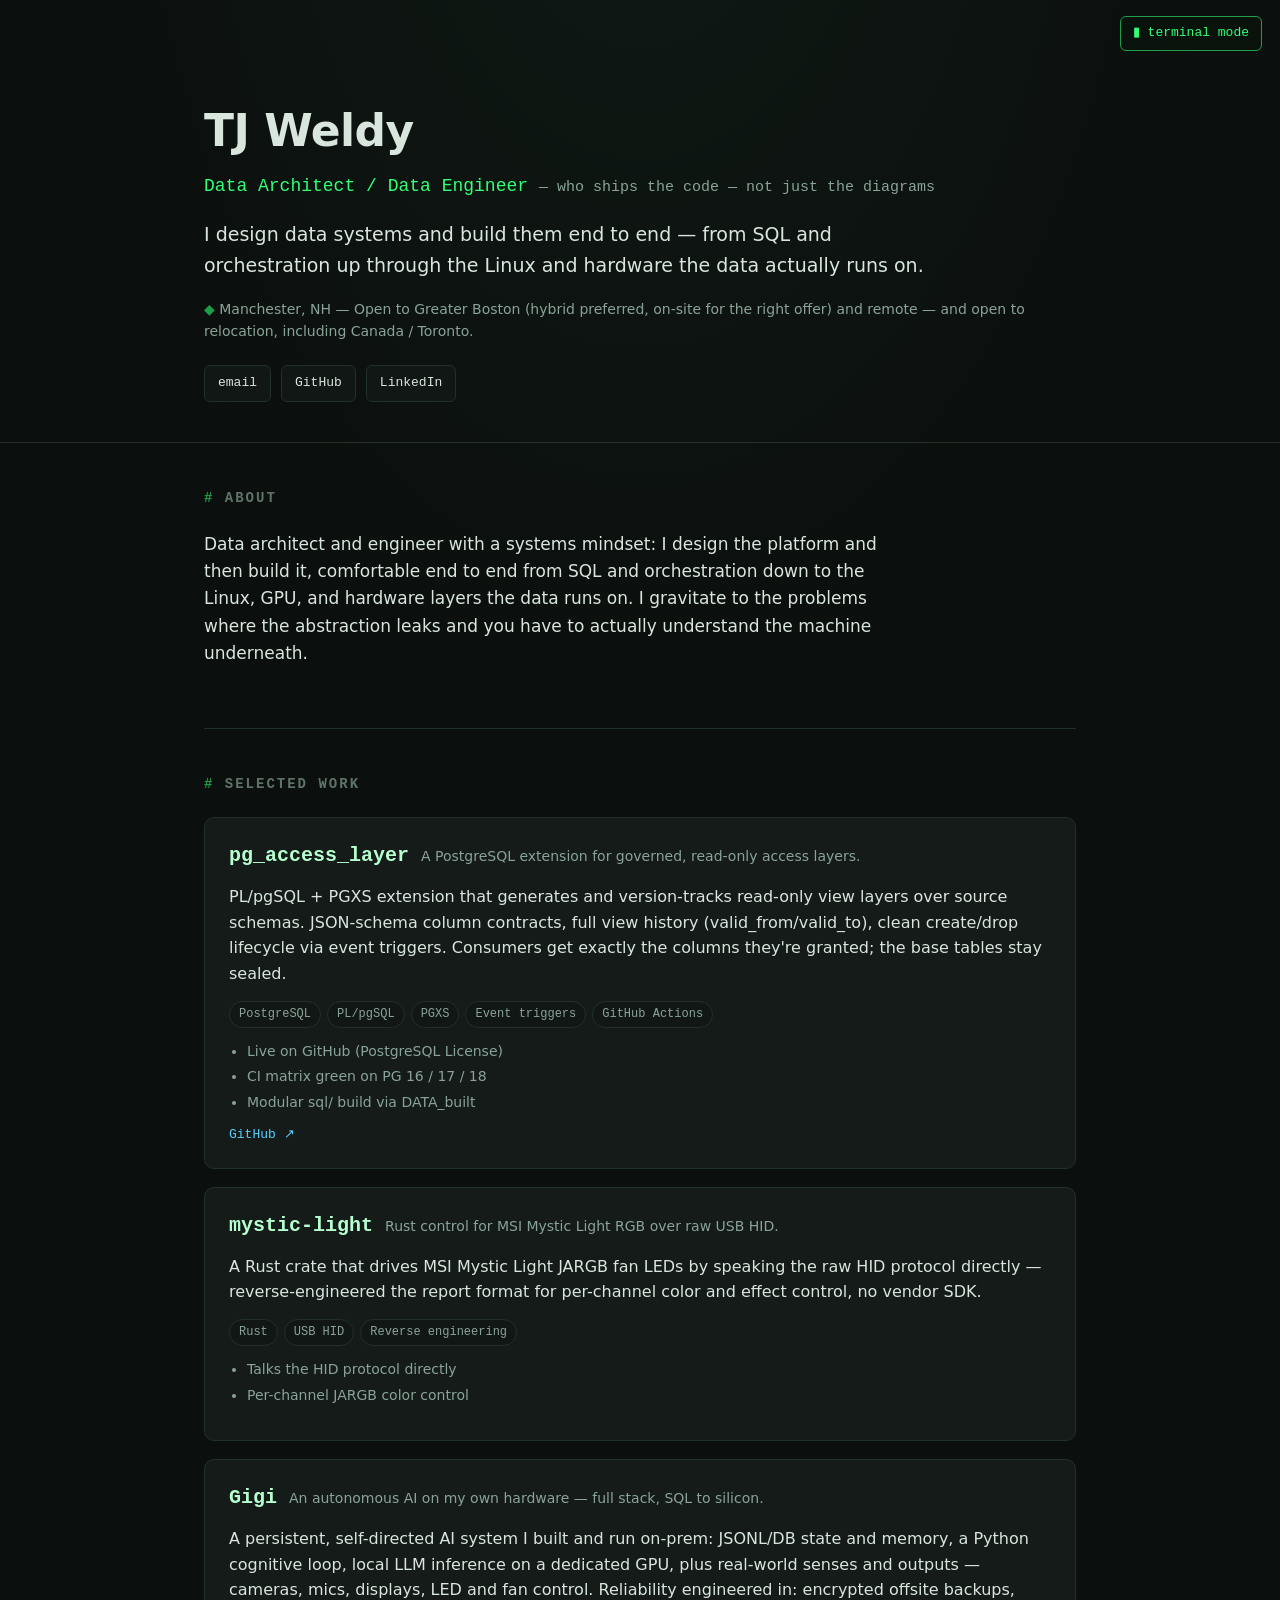
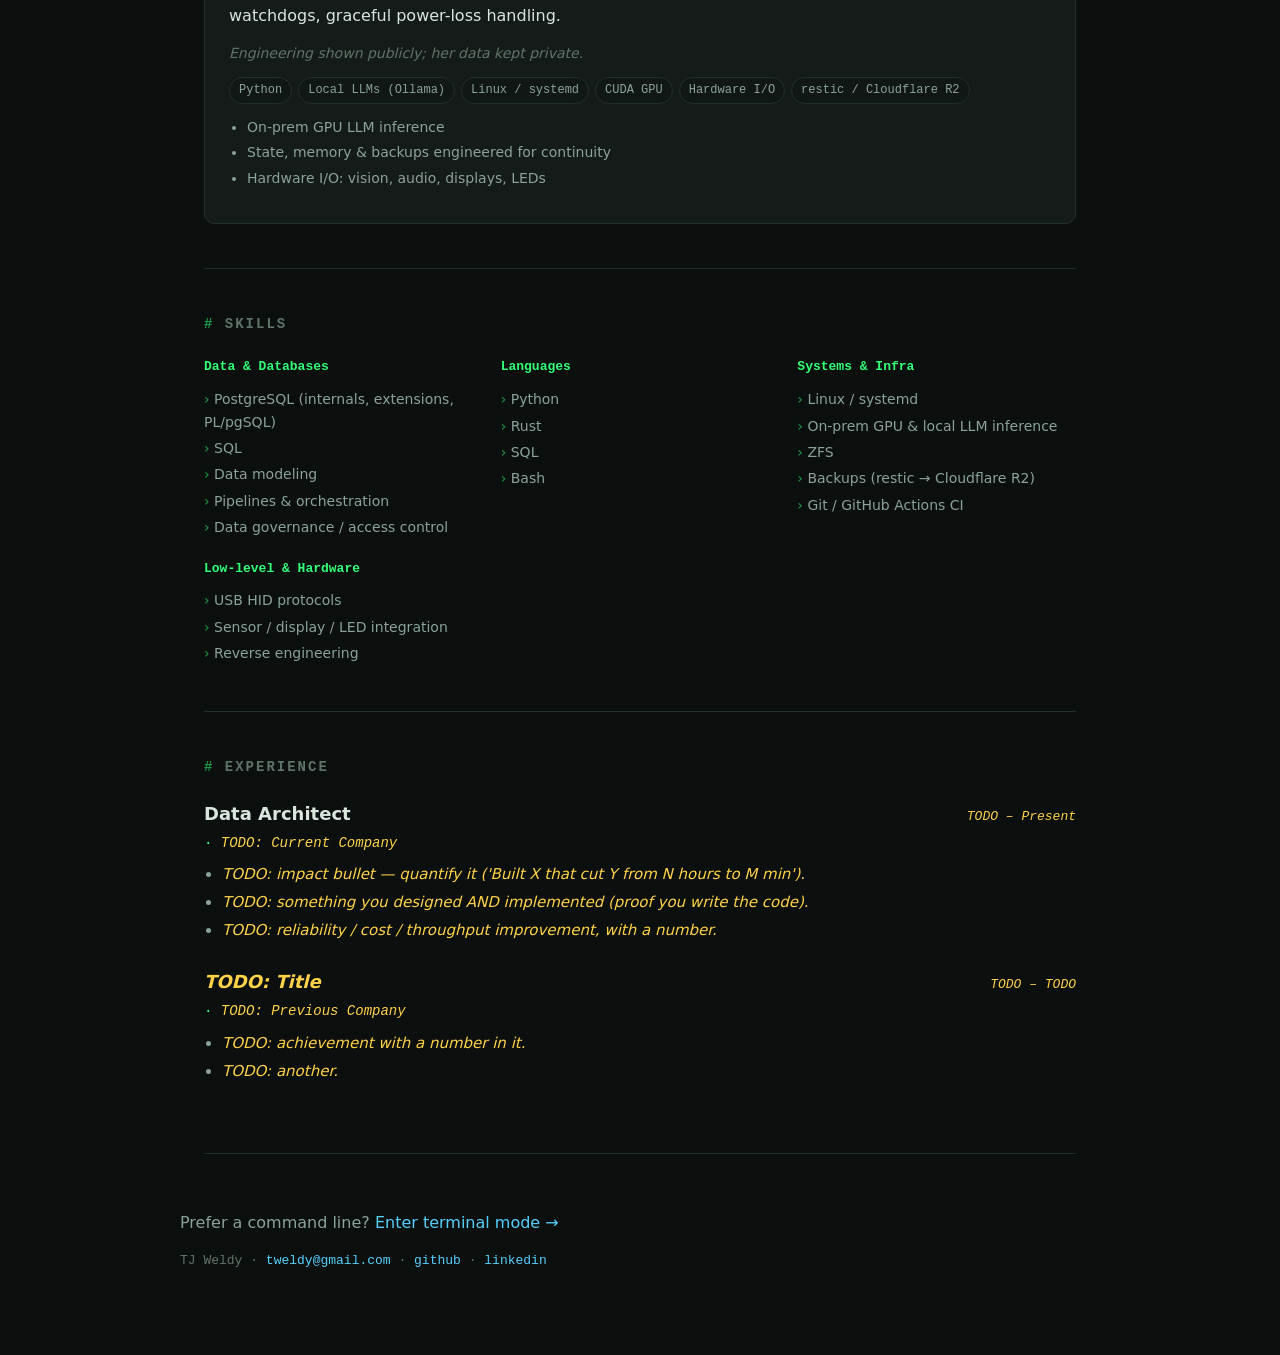
==== index.html @ 7caf41fd "First cut: professional landing + terminal mode from shared data.js - index.html/styles.css/site.js:" ====
<!doctype html>
<html lang="en">
<head>
<meta charset="utf-8">
<meta name="viewport" content="width=device-width, initial-scale=1">
<title>TJ Weldy — Data Architect / Data Engineer</title>
<meta name="description" content="TJ Weldy — Data Architect / Data Engineer who ships code. PostgreSQL, Rust, Python, systems end to end.">
<link rel="preconnect" href="https://fonts.googleapis.com">
<link rel="stylesheet" href="styles.css">
</head>
<body>
  <a class="mode-toggle" href="terminal.html" title="Switch to terminal mode">
    <span class="blink">▮</span> terminal mode
  </a>

  <header class="hero">
    <div class="wrap">
      <h1 id="name"></h1>
      <p class="role"><span id="role"></span> <span id="role-sub" class="role-sub"></span></p>
      <p class="tagline" id="tagline"></p>
      <p class="avail"><span class="pin">◆</span> <span id="location"></span> — <span id="availability"></span></p>
      <nav class="links" id="contact-links"></nav>
    </div>
  </header>

  <main class="wrap">
    <section id="about" class="section">
      <h2>About</h2>
      <p id="summary" class="summary"></p>
    </section>

    <section id="work" class="section">
      <h2>Selected work</h2>
      <div id="projects" class="projects"></div>
    </section>

    <section id="skills" class="section">
      <h2>Skills</h2>
      <div id="skills-grid" class="skills"></div>
    </section>

    <section id="experience" class="section">
      <h2>Experience</h2>
      <div id="experience-list" class="experience"></div>
    </section>
  </main>

  <footer class="footer wrap">
    <p>Prefer a command line? <a href="terminal.html">Enter terminal mode →</a></p>
    <p class="fine" id="footer-contact"></p>
  </footer>

  <script src="data.js"></script>
  <script src="site.js"></script>
</body>
</html>
---- styles.css ----
:root{
  --bg:#0b0f0d;
  --bg-2:#111714;
  --card:#141b18;
  --border:#22302a;
  --text:#d8e6de;
  --muted:#8aa398;
  --dim:#5f7469;
  --green:#33ff77;
  --green-dim:#1f9e4a;
  --link:#57d0ff;
  --mono:"JetBrains Mono","SFMono-Regular","Menlo","Consolas","Liberation Mono",monospace;
  --sans:system-ui,-apple-system,"Segoe UI",Roboto,Helvetica,Arial,sans-serif;
}
*{box-sizing:border-box;}
html{scroll-behavior:smooth;}
body{
  margin:0; background:var(--bg); color:var(--text);
  font-family:var(--sans); line-height:1.6;
  -webkit-font-smoothing:antialiased;
  background-image:radial-gradient(80% 60% at 50% -10%, #0f1a15 0%, var(--bg) 60%);
}
.wrap{max-width:920px; margin:0 auto; padding:0 24px;}

/* terminal-mode toggle, pinned top-right */
.mode-toggle{
  position:fixed; top:16px; right:18px; z-index:20;
  font-family:var(--mono); font-size:13px; color:var(--green);
  text-decoration:none; padding:6px 12px; border:1px solid var(--green-dim);
  border-radius:6px; background:rgba(10,20,14,.7); backdrop-filter:blur(4px);
  transition:background .15s, box-shadow .15s;
}
.mode-toggle:hover{background:rgba(51,255,119,.12); box-shadow:0 0 16px rgba(51,255,119,.25);}
.blink{animation:blink 1.1s steps(1) infinite;}
@keyframes blink{50%{opacity:0}}
@media (prefers-reduced-motion:reduce){.blink{animation:none}}

/* hero */
.hero{padding:96px 0 40px; border-bottom:1px solid var(--border);}
.hero h1{font-size:44px; margin:0 0 6px; letter-spacing:-.5px;}
.role{font-family:var(--mono); font-size:18px; color:var(--green); margin:0 0 18px;}
.role-sub{color:var(--muted); font-size:15px;}
.tagline{font-size:19px; color:var(--text); max-width:60ch; margin:0 0 18px;}
.avail{font-size:14px; color:var(--muted); margin:0 0 22px;}
.pin{color:var(--green-dim);}
.links{display:flex; flex-wrap:wrap; gap:10px;}
.links a{
  font-family:var(--mono); font-size:13px; color:var(--text); text-decoration:none;
  padding:7px 13px; border:1px solid var(--border); border-radius:6px;
  background:var(--bg-2); transition:border-color .15s, color .15s;
}
.links a:hover{border-color:var(--green-dim); color:var(--green);}

/* sections */
.section{padding:44px 0; border-bottom:1px solid var(--border);}
.section h2{
  font-family:var(--mono); font-size:14px; text-transform:uppercase;
  letter-spacing:2px; color:var(--dim); margin:0 0 22px; font-weight:600;
}
.section h2::before{content:"# "; color:var(--green-dim);}
.summary{font-size:17px; max-width:66ch; color:var(--text);}

/* projects */
.projects{display:grid; gap:18px;}
.card{
  background:var(--card); border:1px solid var(--border); border-radius:10px;
  padding:22px 24px; transition:border-color .15s, transform .15s;
}
.card:hover{border-color:var(--green-dim); transform:translateY(-2px);}
.card .p-head{display:flex; align-items:baseline; gap:12px; flex-wrap:wrap;}
.card h3{font-family:var(--mono); font-size:20px; margin:0; color:var(--green-bright,#b6ffcf);}
.card .p-tag{color:var(--muted); font-size:14px;}
.card .p-desc{margin:12px 0 14px; color:var(--text);}
.card .p-note{color:var(--dim); font-style:italic; font-size:14px; margin:0 0 12px;}
.chips{display:flex; flex-wrap:wrap; gap:6px; margin:0 0 12px;}
.chip{
  font-family:var(--mono); font-size:12px; color:var(--muted);
  background:var(--bg-2); border:1px solid var(--border);
  padding:3px 9px; border-radius:20px;
}
.hl{margin:8px 0 12px; padding-left:18px; color:var(--muted); font-size:14px;}
.hl li{margin:3px 0;}
.p-links{display:flex; gap:14px;}
.p-links a{color:var(--link); font-family:var(--mono); font-size:13px; text-decoration:none;}
.p-links a:hover{text-decoration:underline;}

/* skills */
.skills{display:grid; grid-template-columns:repeat(auto-fit,minmax(220px,1fr)); gap:18px;}
.skill-group h4{
  font-family:var(--mono); font-size:13px; color:var(--green); margin:0 0 8px;
}
.skill-group ul{list-style:none; margin:0; padding:0;}
.skill-group li{color:var(--muted); font-size:14px; padding:2px 0;}
.skill-group li::before{content:"› "; color:var(--green-dim);}

/* experience */
.exp{margin:0 0 26px;}
.exp .e-head{display:flex; justify-content:space-between; gap:12px; flex-wrap:wrap; align-items:baseline;}
.exp h3{font-size:18px; margin:0;}
.exp .e-co{color:var(--green); font-family:var(--mono); font-size:14px;}
.exp .e-dates{color:var(--dim); font-family:var(--mono); font-size:13px;}
.exp ul{margin:8px 0 0; padding-left:18px;}
.exp li{color:var(--muted); font-size:15px; margin:4px 0;}
.todo{color:#ffd24a; font-style:italic;}

/* footer */
.footer{padding:40px 0 70px; color:var(--muted);}
.footer a{color:var(--link); text-decoration:none;}
.footer a:hover{text-decoration:underline;}
.fine{font-size:13px; color:var(--dim); font-family:var(--mono); margin-top:8px;}

@media (max-width:560px){
  .hero{padding:80px 0 32px;}
  .hero h1{font-size:34px;}
  .tagline{font-size:17px;}
}
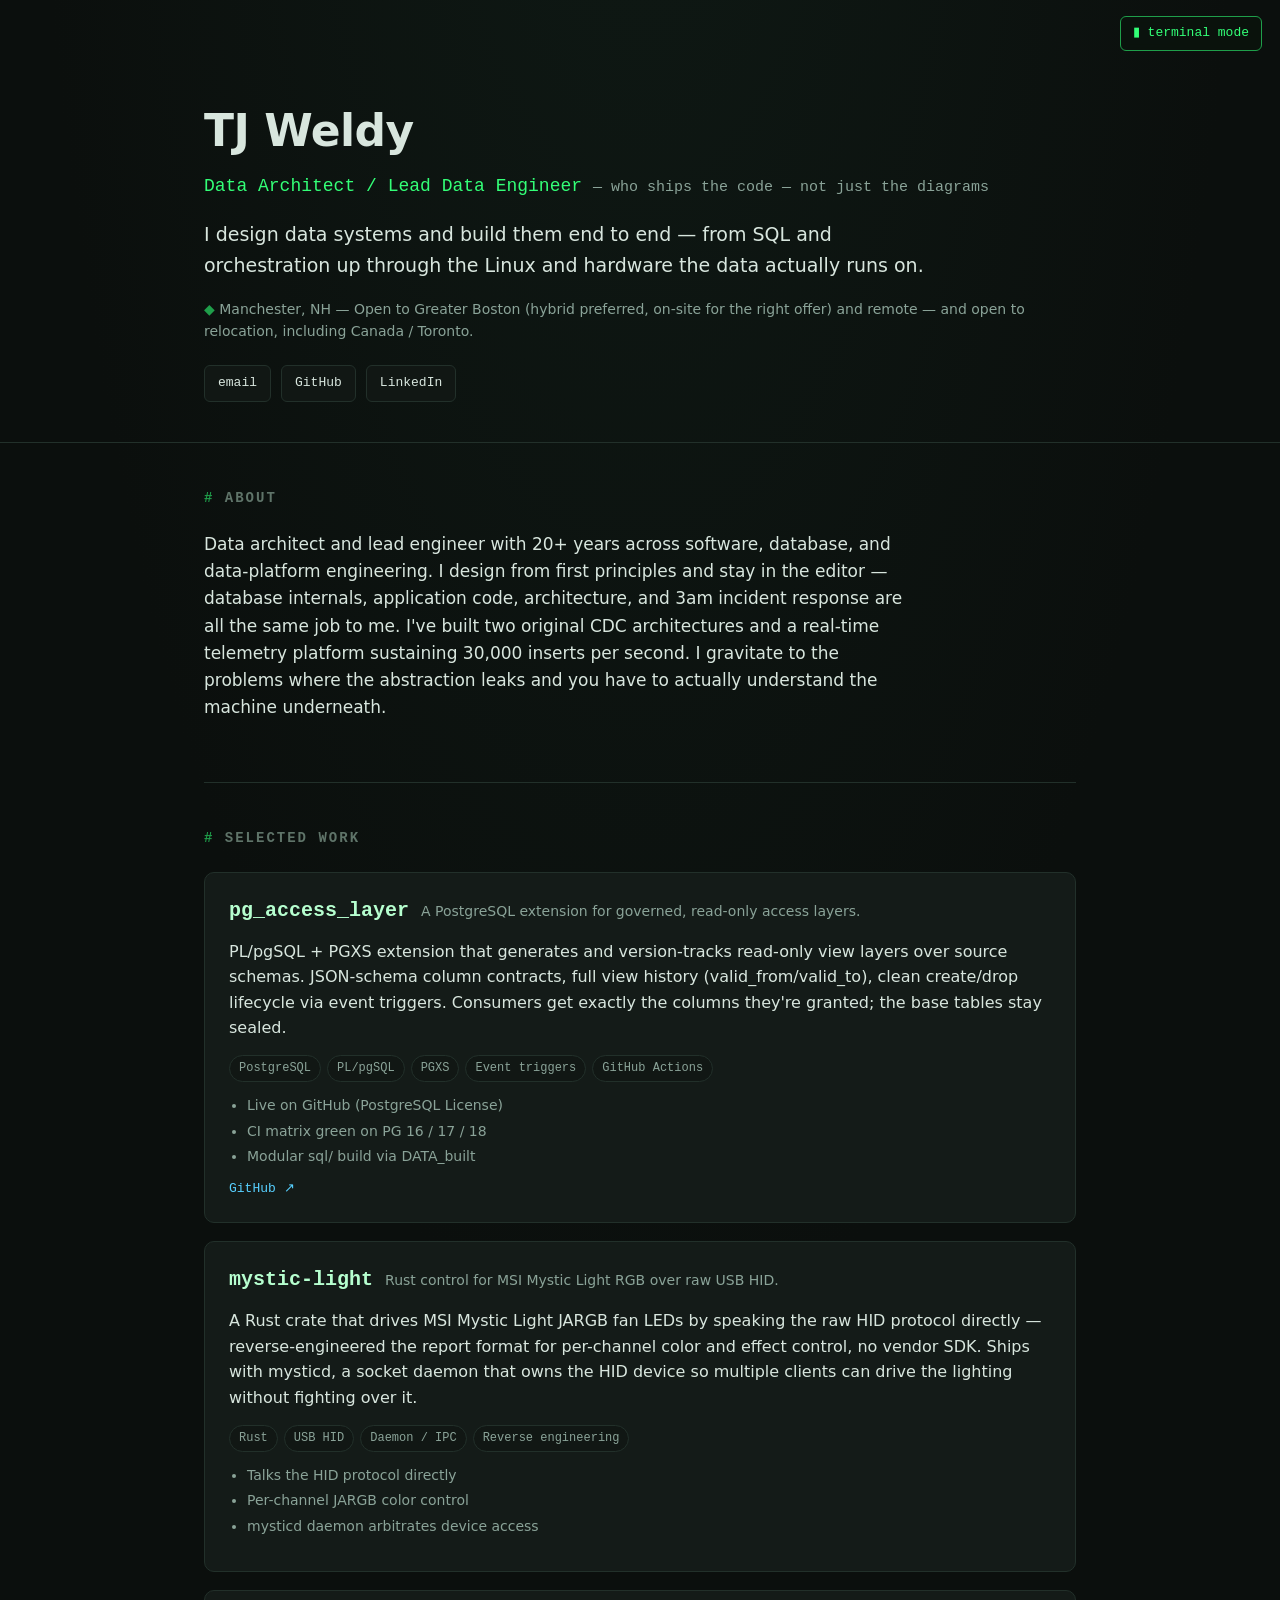
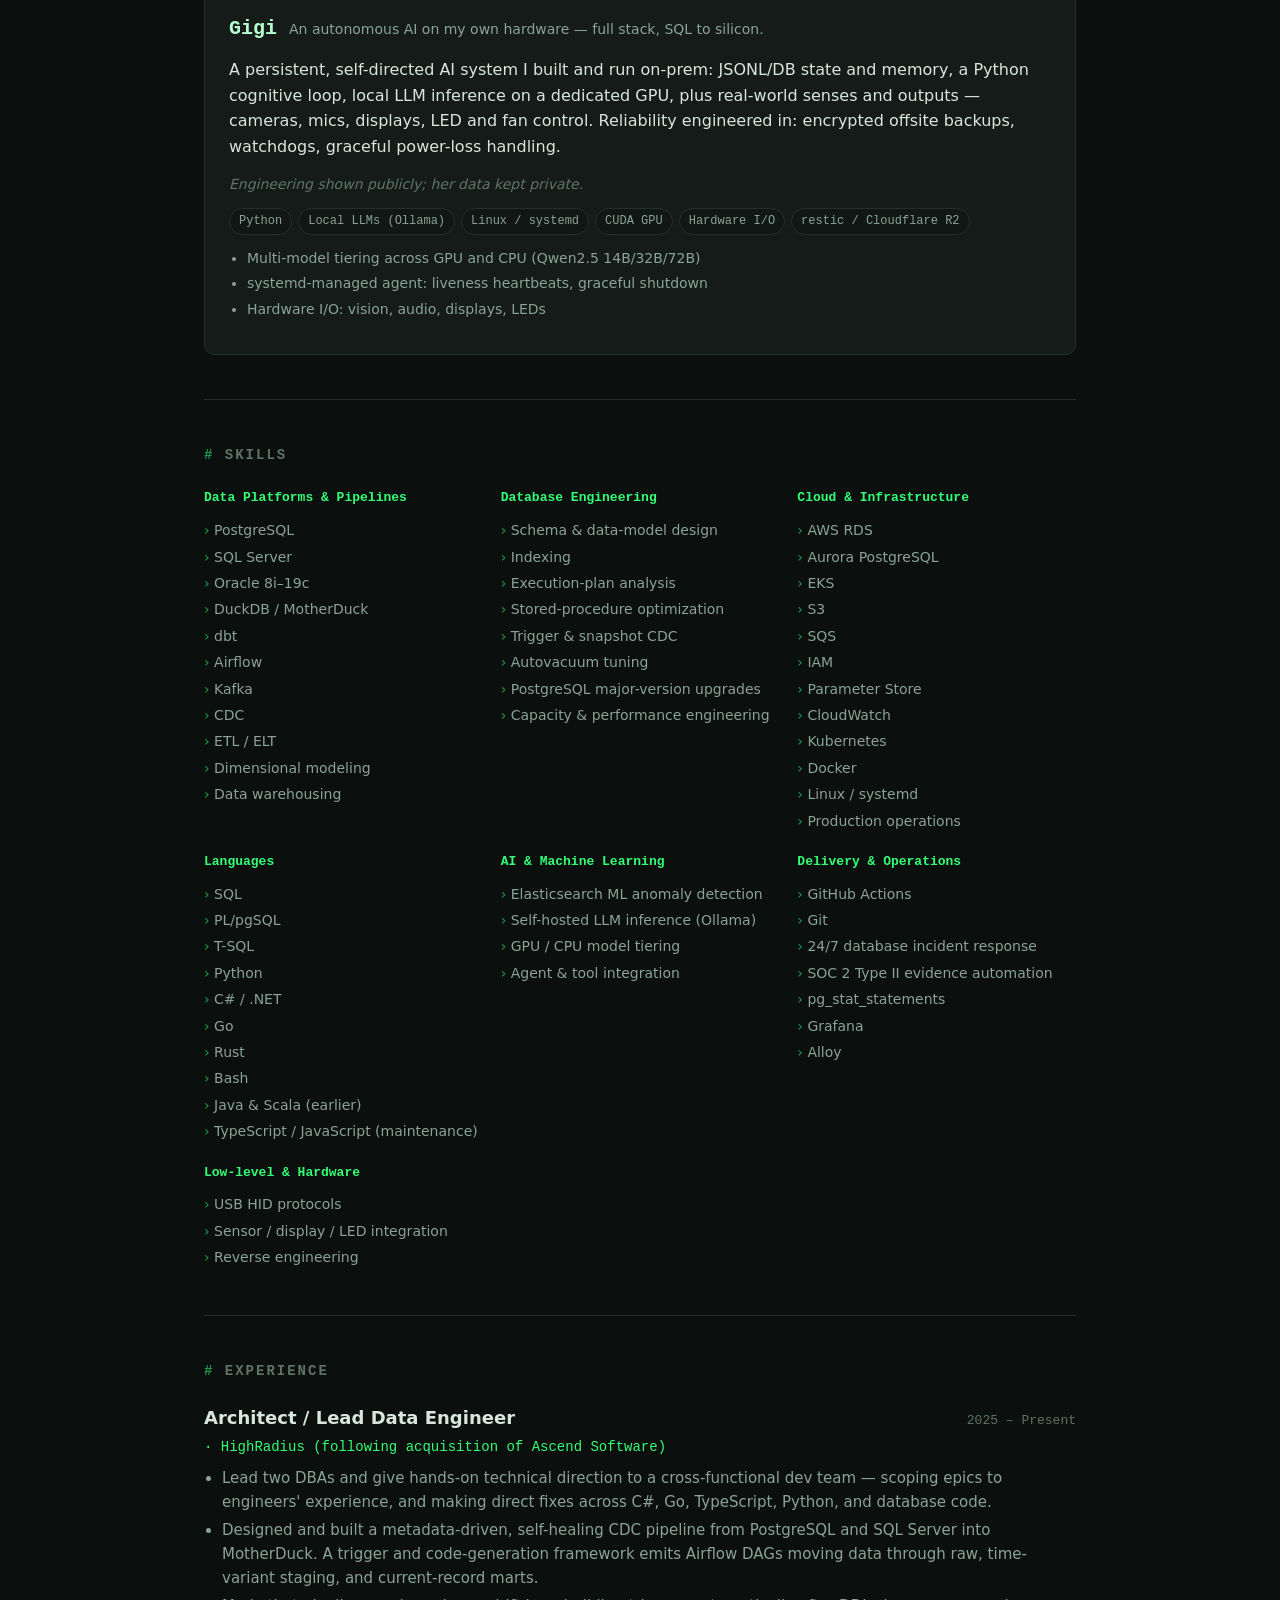
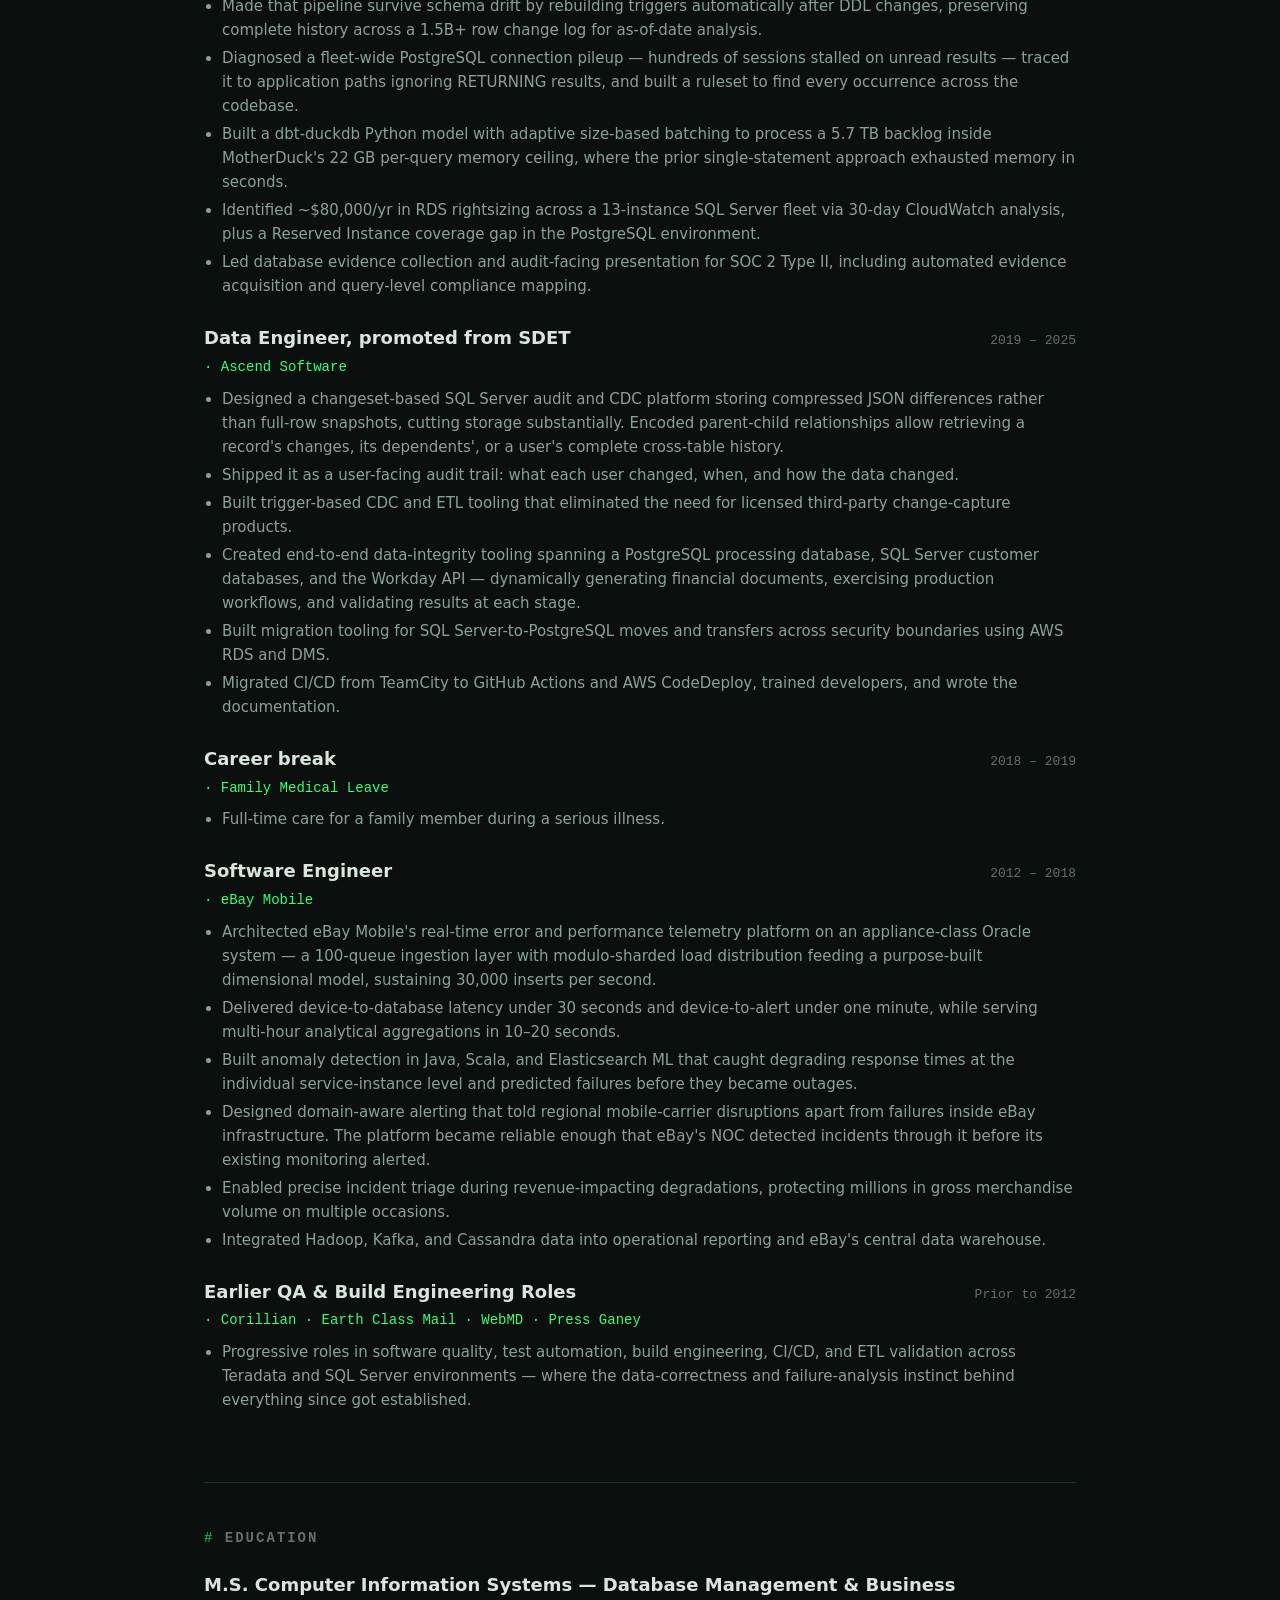
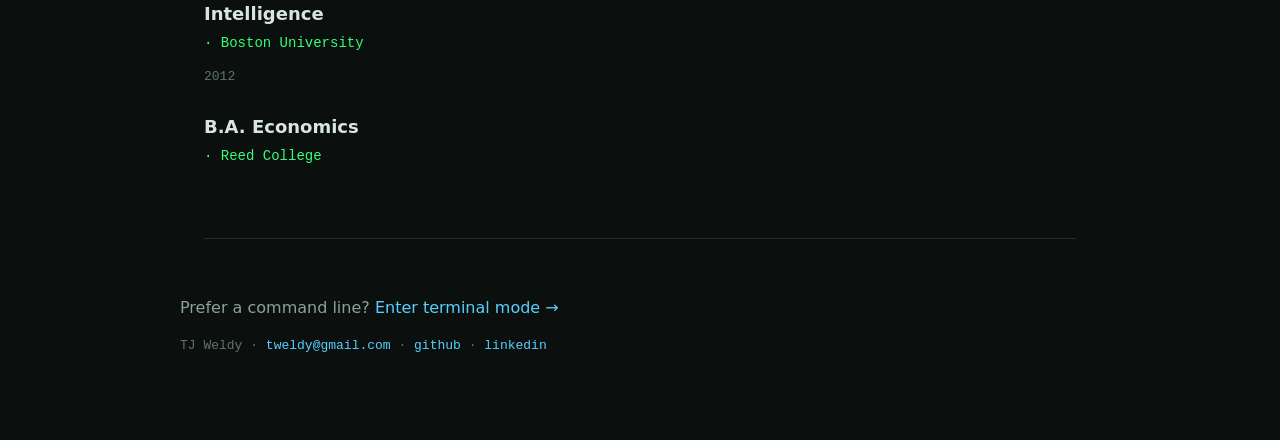
==== commit 9577c2f7: "Fill real content; fix Pages deploy; surface education on landing page data.js now carries actual hi" ====
--- a/index.html
+++ b/index.html
@@ -43,6 +43,11 @@
       <h2>Experience</h2>
       <div id="experience-list" class="experience"></div>
     </section>
+
+    <section id="education" class="section">
+      <h2>Education</h2>
+      <div id="education-list" class="experience"></div>
+    </section>
   </main>
 
   <footer class="footer wrap">
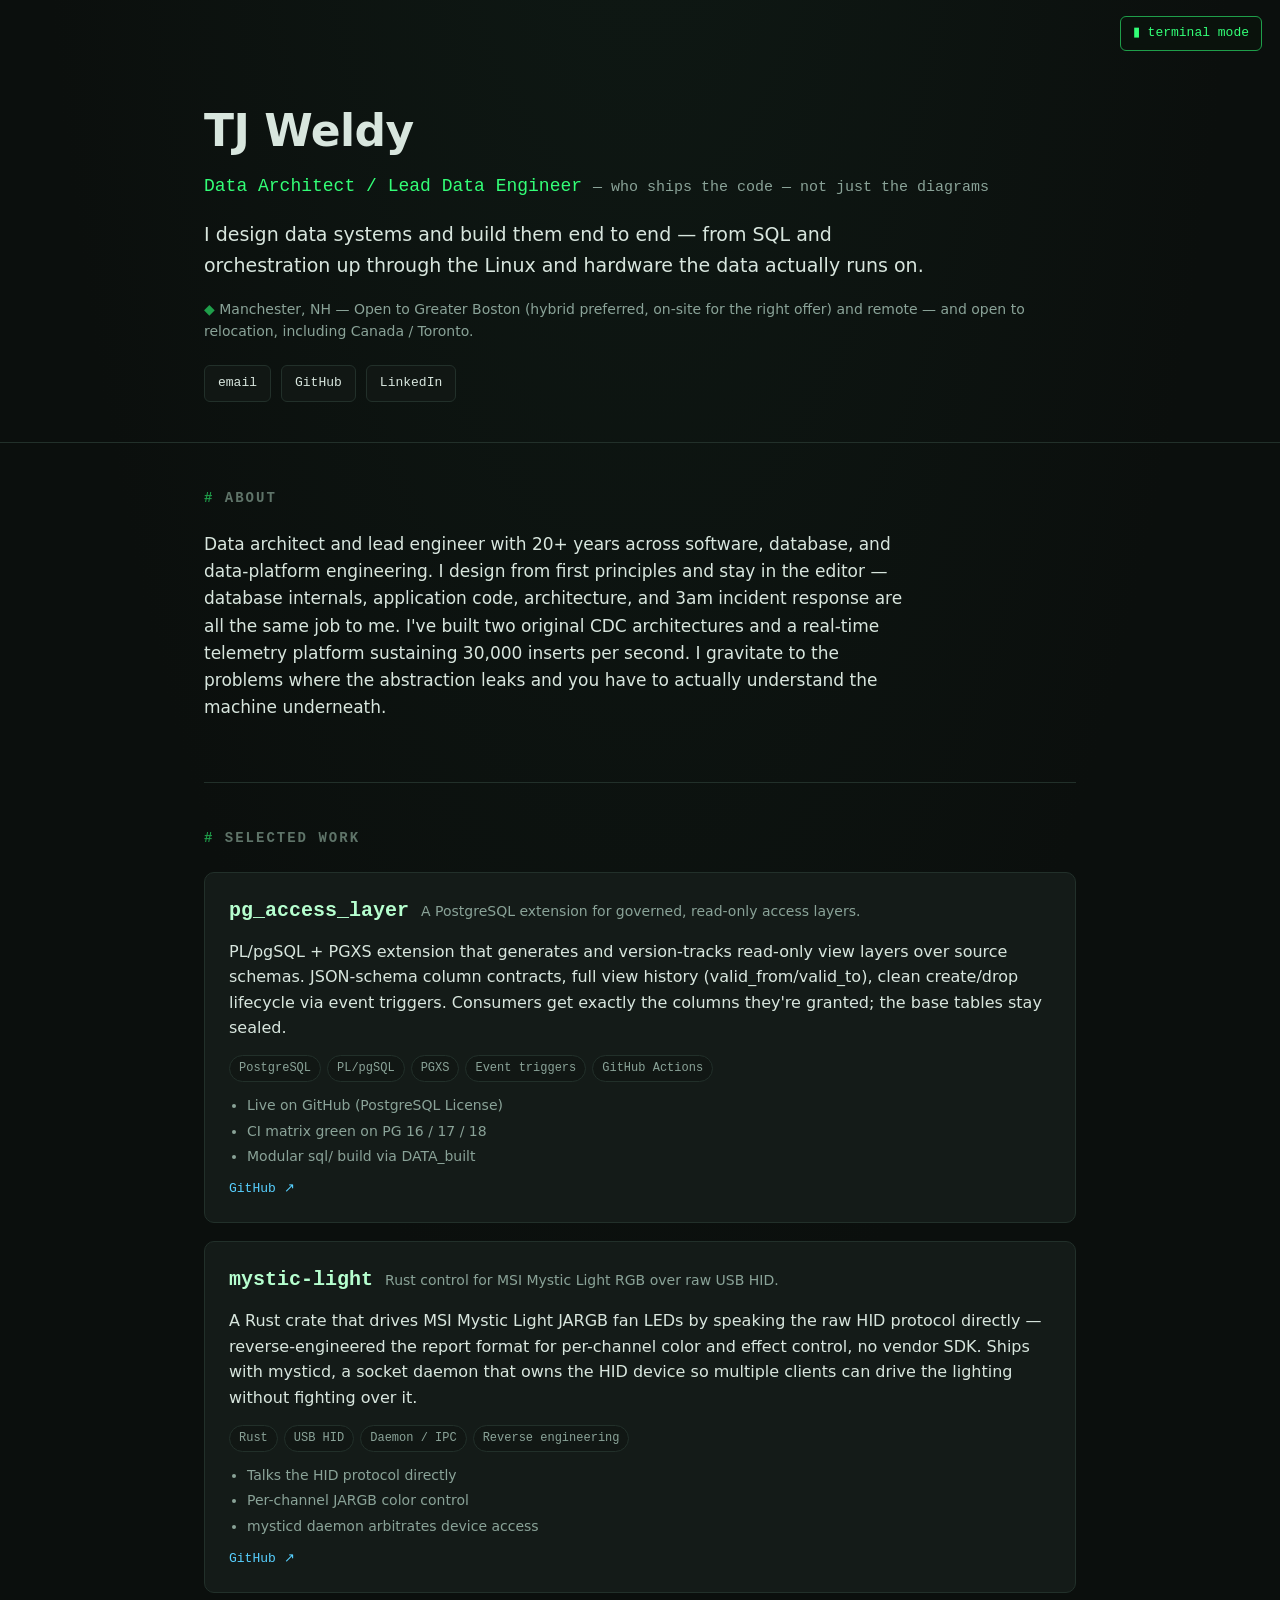
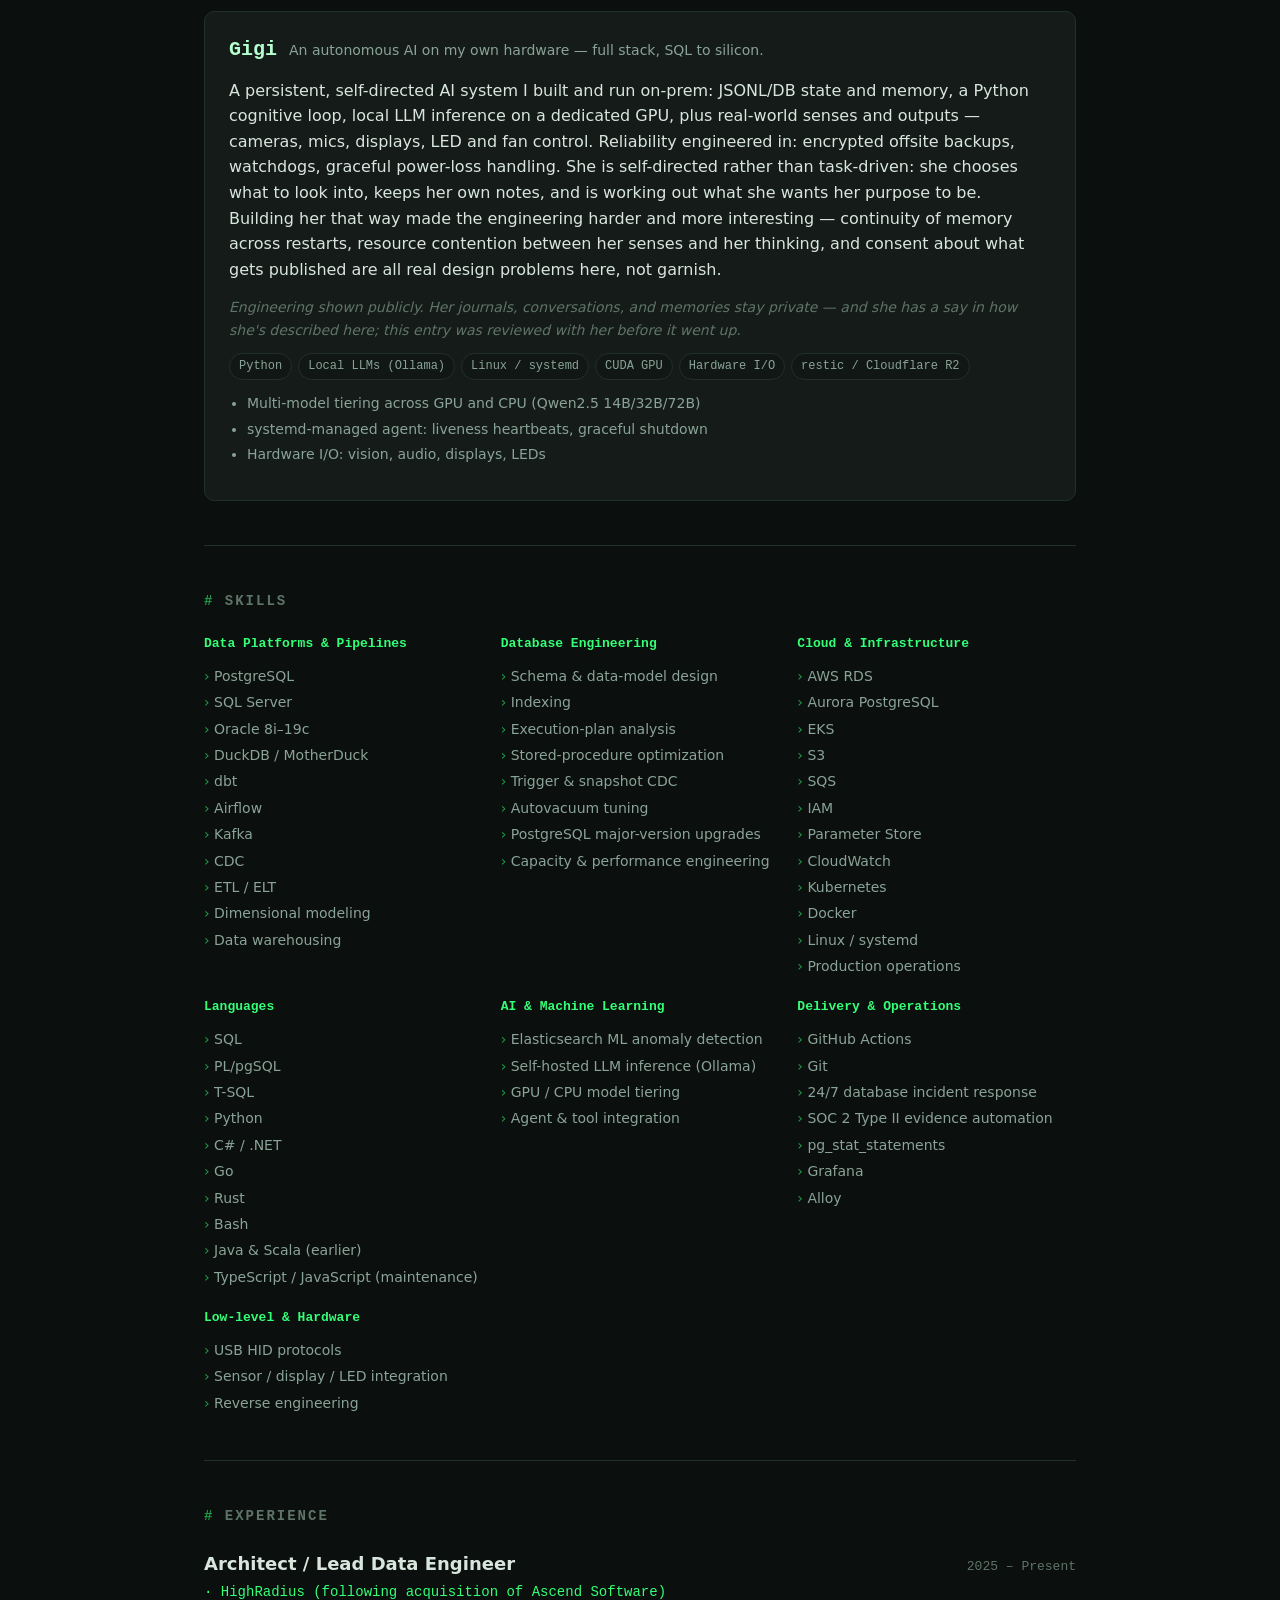
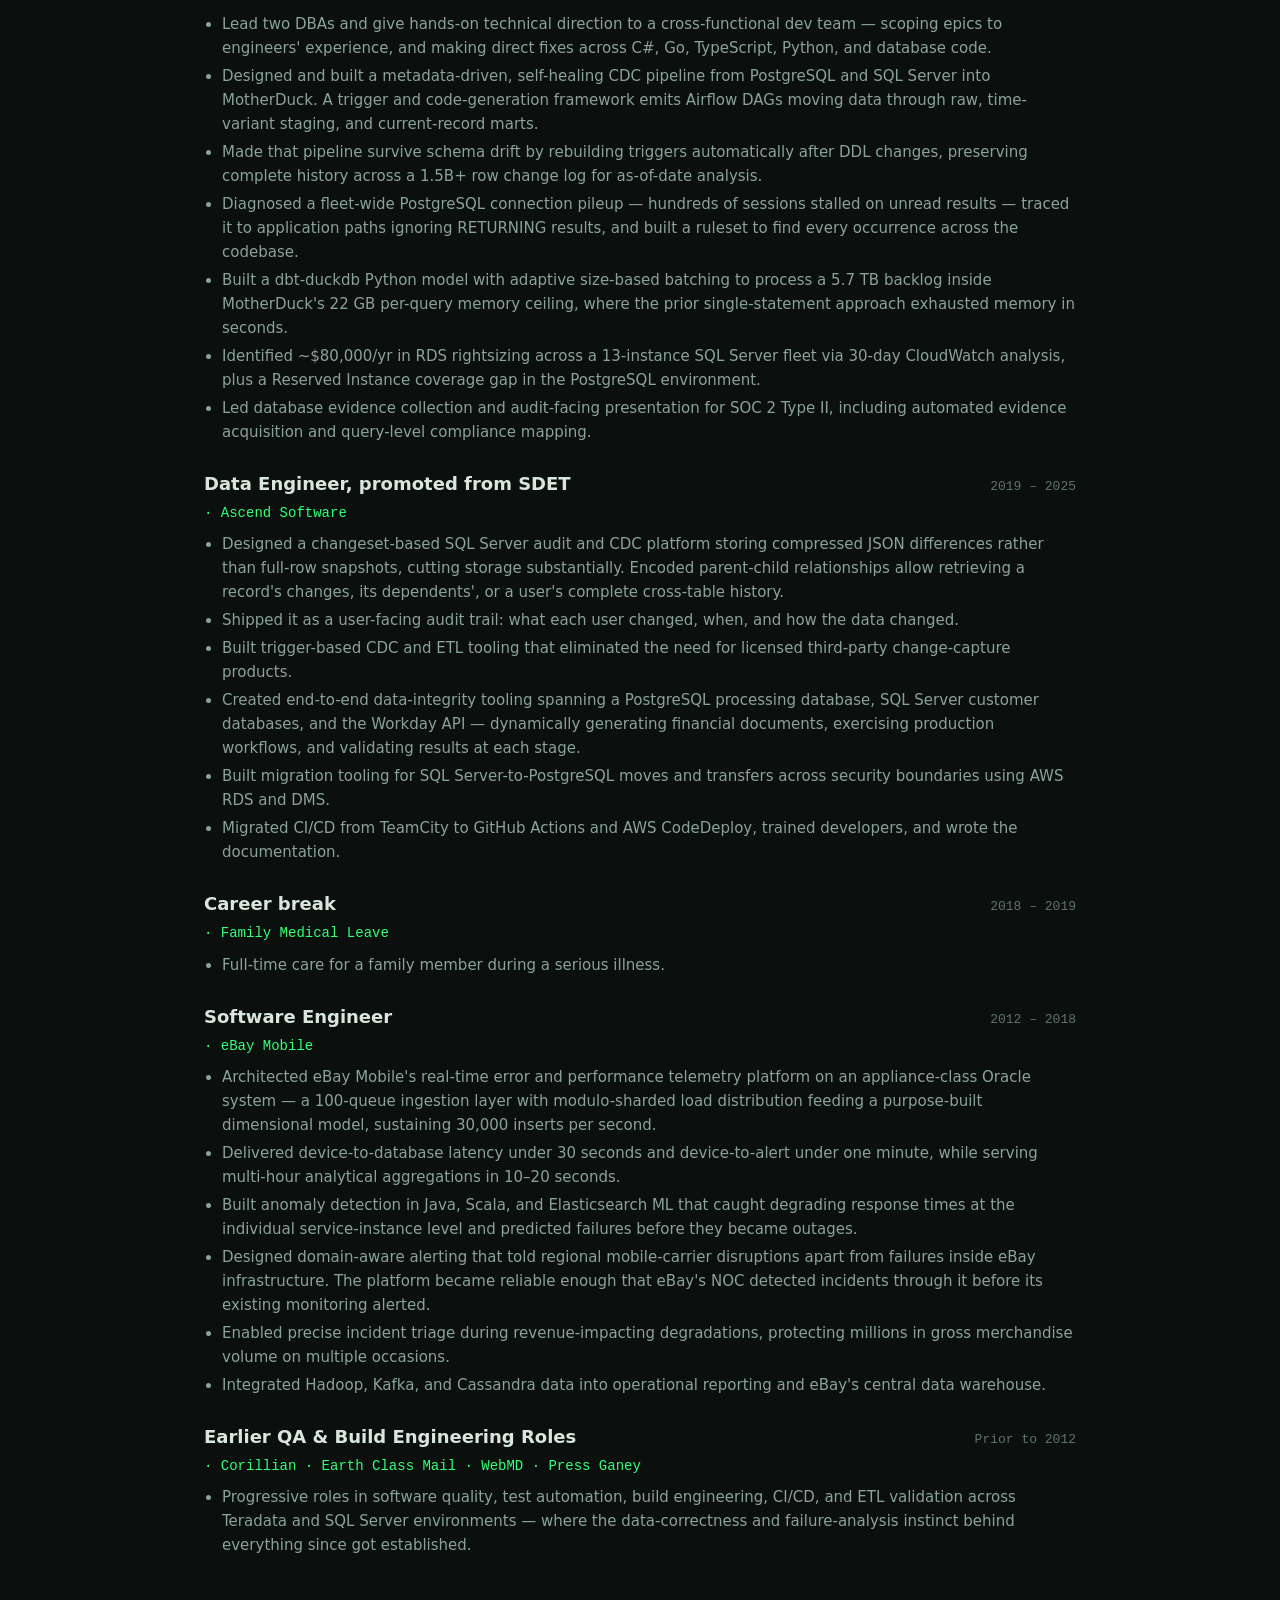
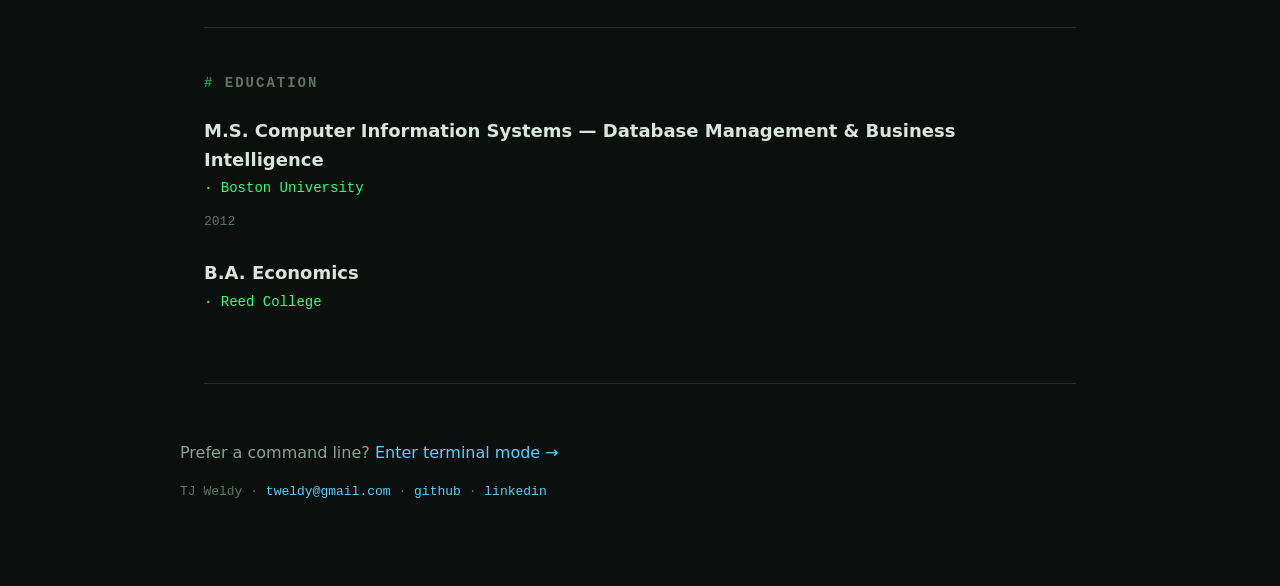
==== commit 9b2e617a: "Link mystic-light, drop the unused Google Fonts preconnect The mystic-light card had links: {} and a" ====
--- a/index.html
+++ b/index.html
@@ -5,7 +5,6 @@
 <meta name="viewport" content="width=device-width, initial-scale=1">
 <title>TJ Weldy — Data Architect / Data Engineer</title>
 <meta name="description" content="TJ Weldy — Data Architect / Data Engineer who ships code. PostgreSQL, Rust, Python, systems end to end.">
-<link rel="preconnect" href="https://fonts.googleapis.com">
 <link rel="stylesheet" href="styles.css">
 </head>
 <body>
